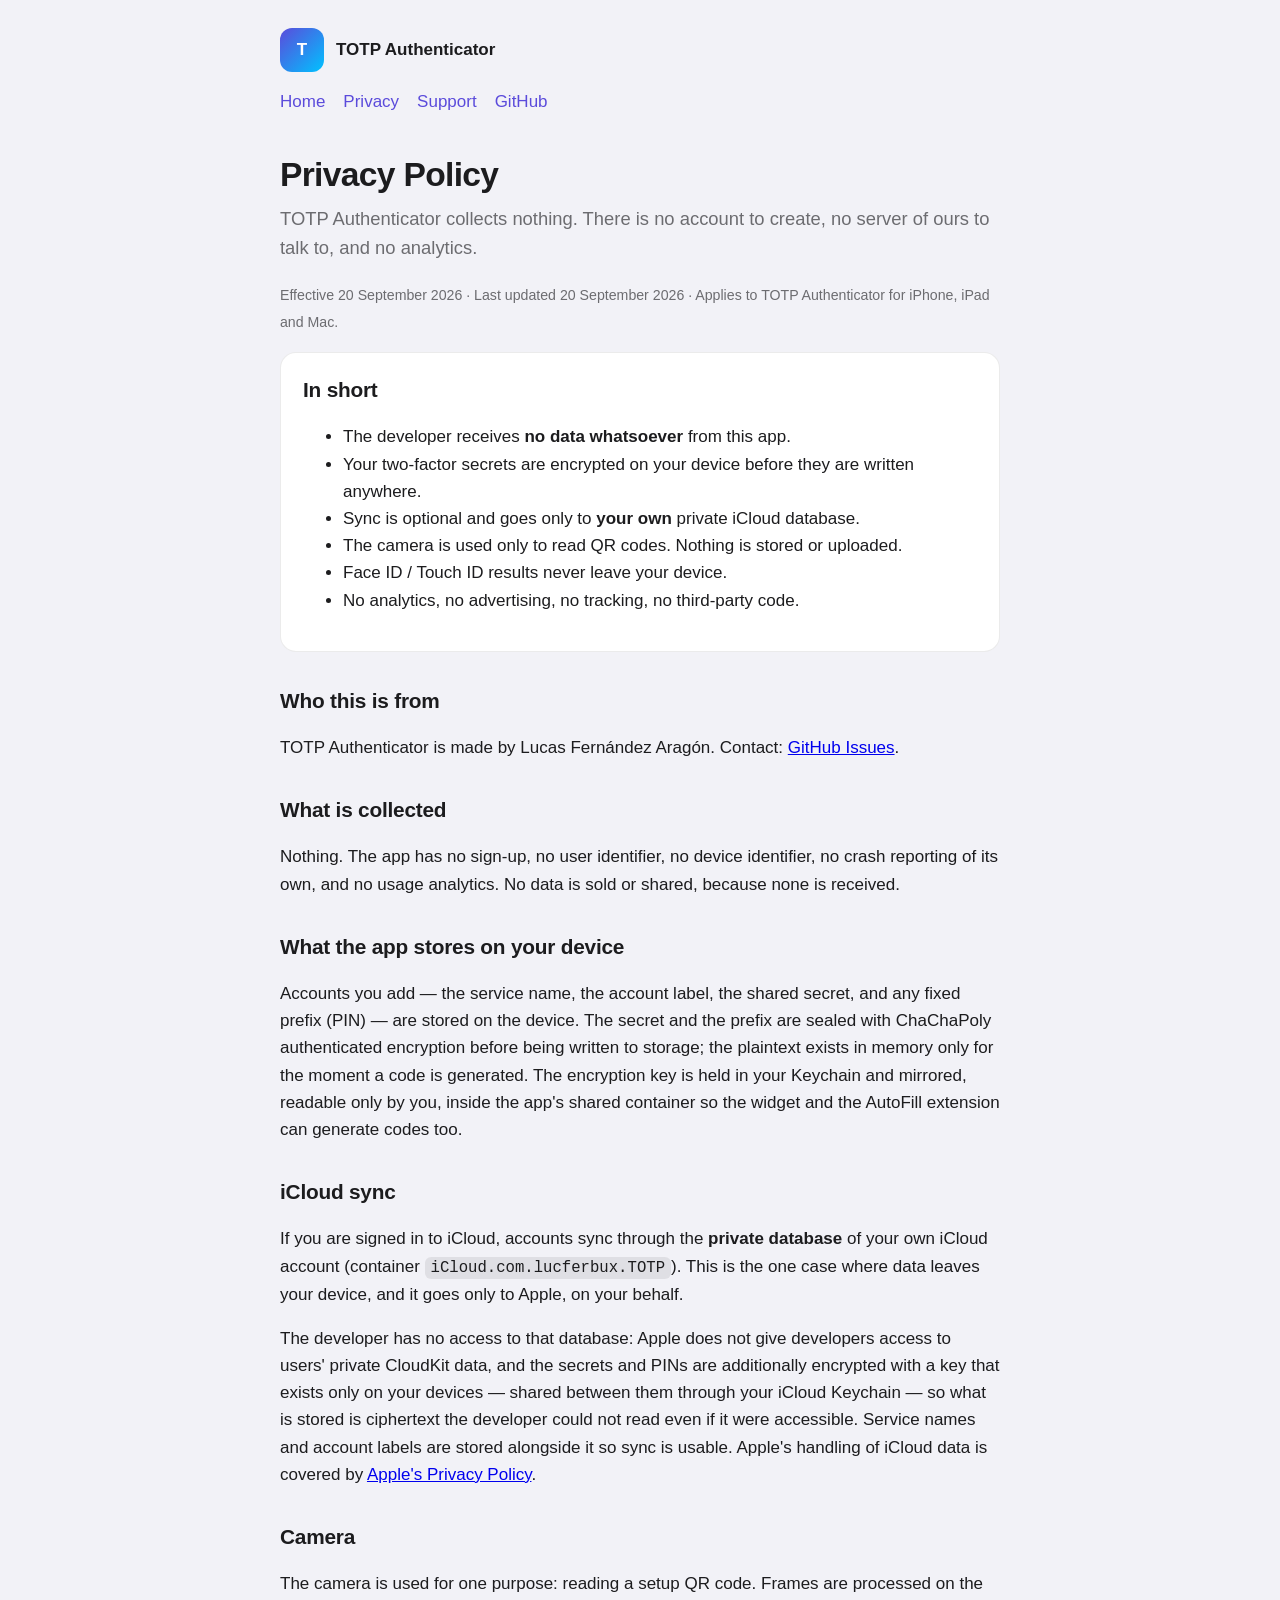
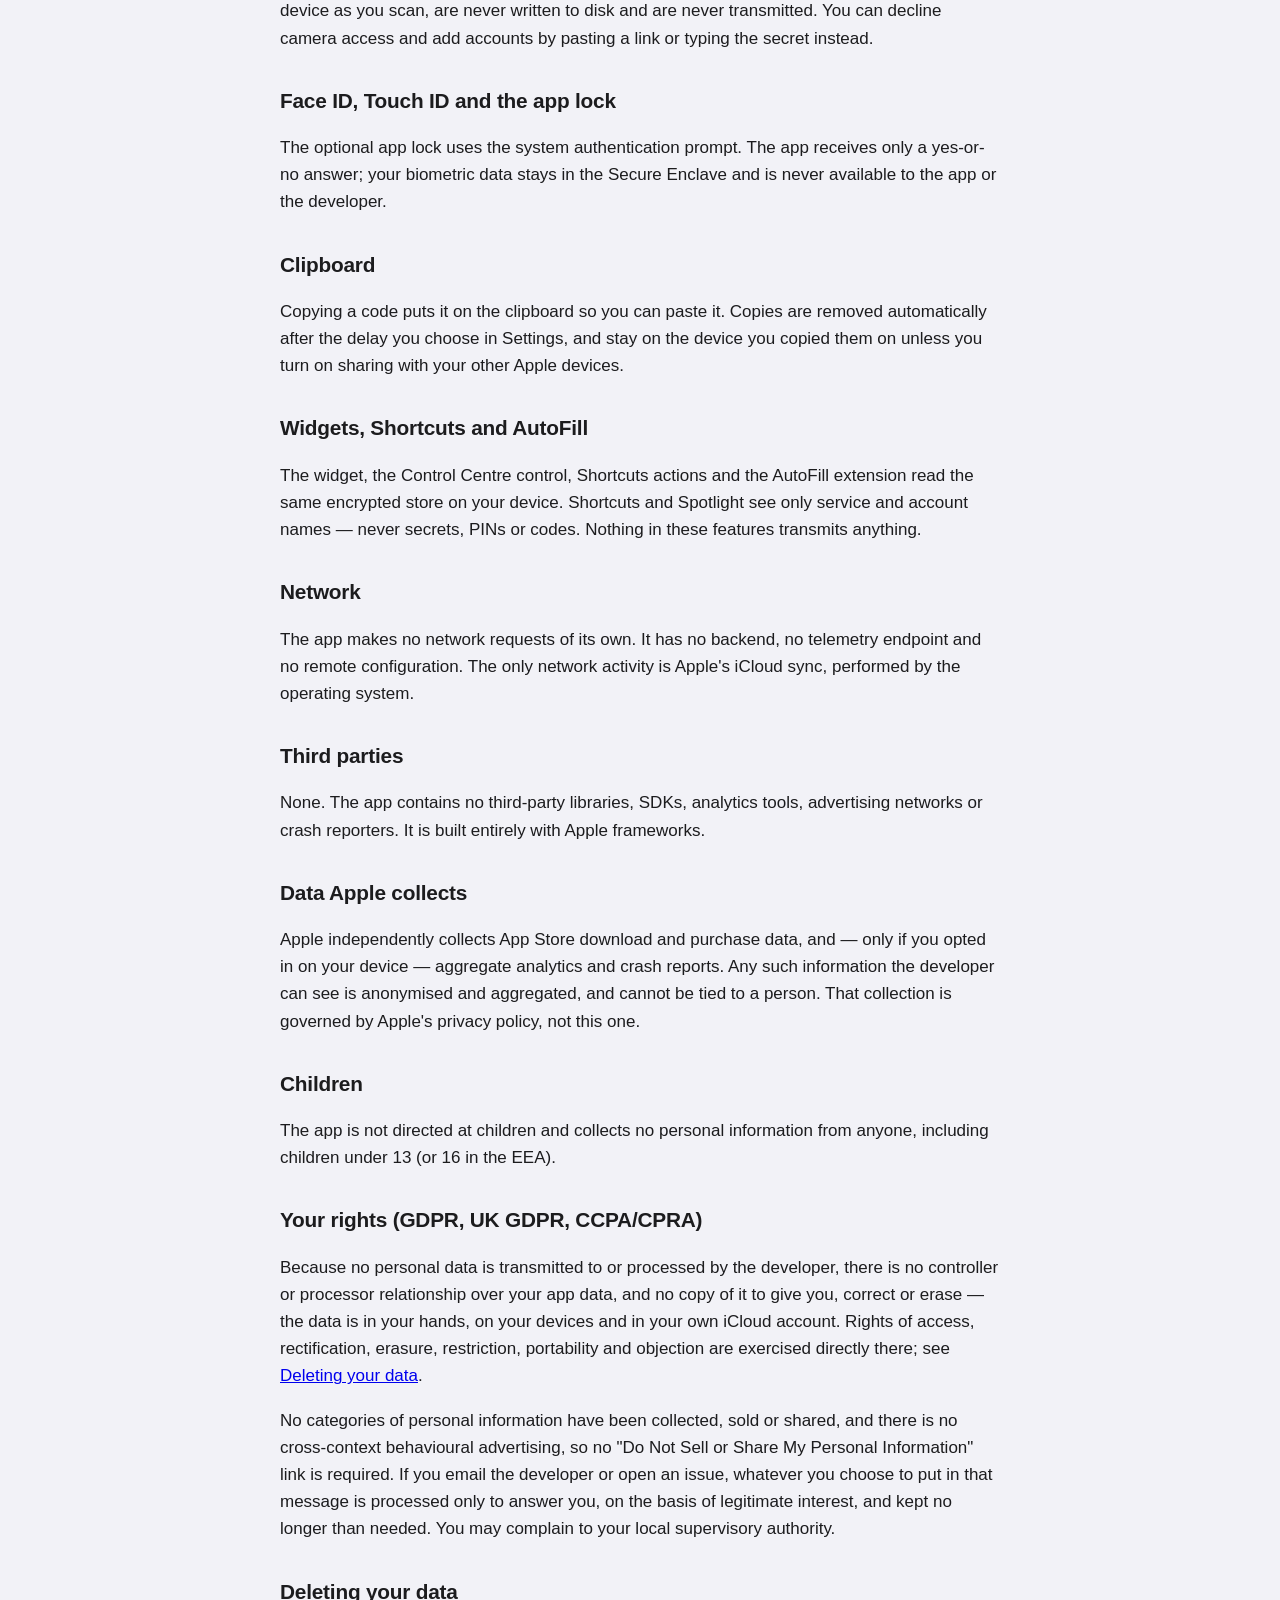
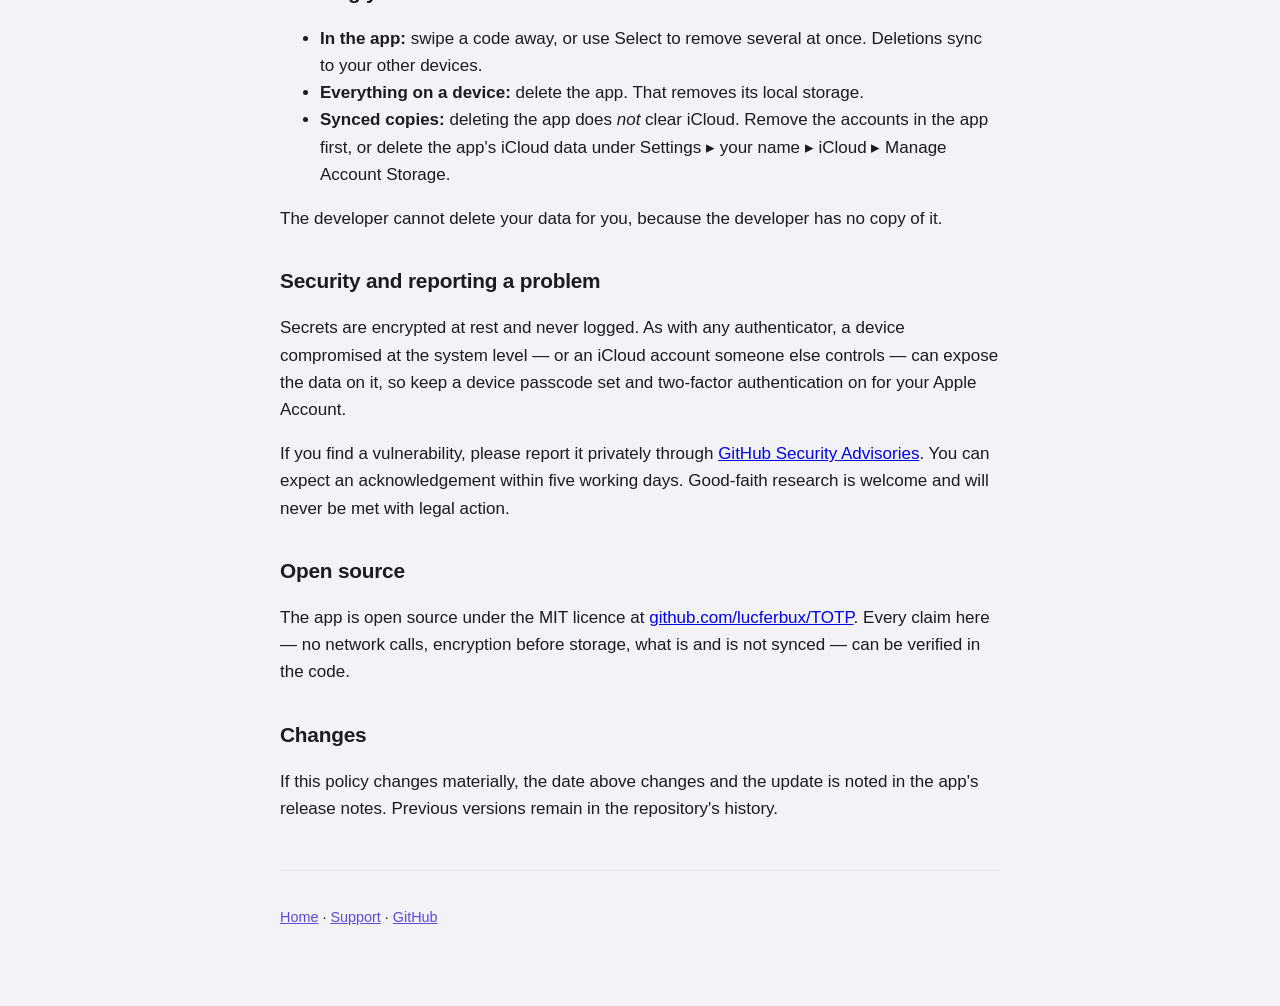
==== site/privacy.html @ bd90b460 "feat(app): marketing site, privacy policy and support page Published from site/ via GitHub Pages — d" ====
<!DOCTYPE html>
<html lang="en">
<head>
<meta charset="utf-8">
<meta name="viewport" content="width=device-width, initial-scale=1">
<title>Privacy Policy — TOTP Authenticator</title>
<meta name="description" content="TOTP Authenticator collects no data. Accounts stay on your device and in your own private iCloud database, encrypted before they leave the device.">
<link rel="stylesheet" href="style.css">
</head>
<body>
<div class="wrap">

<header class="site">
    <div class="mark">T</div>
    <a href="./">TOTP Authenticator</a>
</header>
<nav class="site">
    <a href="./">Home</a>
    <a href="privacy.html">Privacy</a>
    <a href="support.html">Support</a>
    <a href="https://github.com/lucferbux/TOTP">GitHub</a>
</nav>

<h1>Privacy Policy</h1>
<p class="lead">TOTP Authenticator collects nothing. There is no account to create, no server of
ours to talk to, and no analytics.</p>
<p><small>Effective 20 September 2026 · Last updated 20 September 2026 · Applies to TOTP
Authenticator for iPhone, iPad and Mac.</small></p>

<div class="card">
<h2 style="margin-top:0">In short</h2>
<ul>
    <li>The developer receives <strong>no data whatsoever</strong> from this app.</li>
    <li>Your two-factor secrets are encrypted on your device before they are written anywhere.</li>
    <li>Sync is optional and goes only to <strong>your own</strong> private iCloud database.</li>
    <li>The camera is used only to read QR codes. Nothing is stored or uploaded.</li>
    <li>Face ID / Touch ID results never leave your device.</li>
    <li>No analytics, no advertising, no tracking, no third-party code.</li>
</ul>
</div>

<h2>Who this is from</h2>
<p>TOTP Authenticator is made by Lucas Fernández Aragón. Contact:
<a href="https://github.com/lucferbux/TOTP/issues">GitHub Issues</a>.</p>

<h2>What is collected</h2>
<p>Nothing. The app has no sign-up, no user identifier, no device identifier, no crash reporting of
its own, and no usage analytics. No data is sold or shared, because none is received.</p>

<h2>What the app stores on your device</h2>
<p>Accounts you add — the service name, the account label, the shared secret, and any fixed prefix
(PIN) — are stored on the device. The secret and the prefix are sealed with ChaChaPoly authenticated
encryption before being written to storage; the plaintext exists in memory only for the moment a
code is generated. The encryption key is held in your Keychain and mirrored, readable only by you,
inside the app's shared container so the widget and the AutoFill extension can generate codes too.</p>

<h2>iCloud sync</h2>
<p>If you are signed in to iCloud, accounts sync through the <strong>private database</strong> of
your own iCloud account (container <code>iCloud.com.lucferbux.TOTP</code>). This is the one case
where data leaves your device, and it goes only to Apple, on your behalf.</p>
<p>The developer has no access to that database: Apple does not give developers access to users'
private CloudKit data, and the secrets and PINs are additionally encrypted with a key that exists
only on your devices — shared between them through your iCloud Keychain — so what is stored is
ciphertext the developer could not read even if it were accessible. Service names and account
labels are stored alongside it so sync is usable. Apple's handling of iCloud data is covered by
<a href="https://www.apple.com/legal/privacy/">Apple's Privacy Policy</a>.</p>

<h2>Camera</h2>
<p>The camera is used for one purpose: reading a setup QR code. Frames are processed on the device
as you scan, are never written to disk and are never transmitted. You can decline camera access and
add accounts by pasting a link or typing the secret instead.</p>

<h2>Face ID, Touch ID and the app lock</h2>
<p>The optional app lock uses the system authentication prompt. The app receives only a yes-or-no
answer; your biometric data stays in the Secure Enclave and is never available to the app or the
developer.</p>

<h2>Clipboard</h2>
<p>Copying a code puts it on the clipboard so you can paste it. Copies are removed automatically
after the delay you choose in Settings, and stay on the device you copied them on unless you turn on
sharing with your other Apple devices.</p>

<h2>Widgets, Shortcuts and AutoFill</h2>
<p>The widget, the Control Centre control, Shortcuts actions and the AutoFill extension read the
same encrypted store on your device. Shortcuts and Spotlight see only service and account names —
never secrets, PINs or codes. Nothing in these features transmits anything.</p>

<h2>Network</h2>
<p>The app makes no network requests of its own. It has no backend, no telemetry endpoint and no
remote configuration. The only network activity is Apple's iCloud sync, performed by the operating
system.</p>

<h2>Third parties</h2>
<p>None. The app contains no third-party libraries, SDKs, analytics tools, advertising networks or
crash reporters. It is built entirely with Apple frameworks.</p>

<h2>Data Apple collects</h2>
<p>Apple independently collects App Store download and purchase data, and — only if you opted in on
your device — aggregate analytics and crash reports. Any such information the developer can see is
anonymised and aggregated, and cannot be tied to a person. That collection is governed by Apple's
privacy policy, not this one.</p>

<h2>Children</h2>
<p>The app is not directed at children and collects no personal information from anyone, including
children under 13 (or 16 in the EEA).</p>

<h2>Your rights (GDPR, UK GDPR, CCPA/CPRA)</h2>
<p>Because no personal data is transmitted to or processed by the developer, there is no controller
or processor relationship over your app data, and no copy of it to give you, correct or erase — the
data is in your hands, on your devices and in your own iCloud account. Rights of access,
rectification, erasure, restriction, portability and objection are exercised directly there; see
<a href="#deletion">Deleting your data</a>.</p>
<p>No categories of personal information have been collected, sold or shared, and there is no
cross-context behavioural advertising, so no "Do Not Sell or Share My Personal Information" link is
required. If you email the developer or open an issue, whatever you choose to put in that message is
processed only to answer you, on the basis of legitimate interest, and kept no longer than needed.
You may complain to your local supervisory authority.</p>

<h2 id="deletion">Deleting your data</h2>
<ul>
    <li><strong>In the app:</strong> swipe a code away, or use Select to remove several at once.
    Deletions sync to your other devices.</li>
    <li><strong>Everything on a device:</strong> delete the app. That removes its local storage.</li>
    <li><strong>Synced copies:</strong> deleting the app does <em>not</em> clear iCloud. Remove the
    accounts in the app first, or delete the app's iCloud data under Settings ▸ your name ▸ iCloud ▸
    Manage Account Storage.</li>
</ul>
<p>The developer cannot delete your data for you, because the developer has no copy of it.</p>

<h2>Security and reporting a problem</h2>
<p>Secrets are encrypted at rest and never logged. As with any authenticator, a device compromised
at the system level — or an iCloud account someone else controls — can expose the data on it, so
keep a device passcode set and two-factor authentication on for your Apple Account.</p>
<p>If you find a vulnerability, please report it privately through
<a href="https://github.com/lucferbux/TOTP/security/advisories/new">GitHub Security Advisories</a>.
You can expect an acknowledgement within five working days. Good-faith research is welcome and will
never be met with legal action.</p>

<h2>Open source</h2>
<p>The app is open source under the MIT licence at
<a href="https://github.com/lucferbux/TOTP">github.com/lucferbux/TOTP</a>. Every claim here — no
network calls, encryption before storage, what is and is not synced — can be verified in the code.</p>

<h2>Changes</h2>
<p>If this policy changes materially, the date above changes and the update is noted in the app's
release notes. Previous versions remain in the repository's history.</p>

<footer class="site">
    <p><a href="./">Home</a> · <a href="support.html">Support</a> ·
    <a href="https://github.com/lucferbux/TOTP">GitHub</a></p>
</footer>

</div>
</body>
</html>
---- site/style.css ----
/* TOTP — site styles. Same visual language as the app: system fonts, rounded cards, dark-mode aware. */
:root {
    color-scheme: light dark;
    --bg: #f2f2f7;
    --card: #ffffff;
    --text: #1c1c1e;
    --muted: #6c6c70;
    --accent: #5b4bdb;
    --border: rgba(0, 0, 0, 0.08);
}

@media (prefers-color-scheme: dark) {
    :root {
        --bg: #000000;
        --card: #1c1c1e;
        --text: #f2f2f7;
        --muted: #98989f;
        --accent: #9b8cff;
        --border: rgba(255, 255, 255, 0.12);
    }
}

* { box-sizing: border-box; }

body {
    margin: 0;
    padding: 0 16px 64px;
    background: var(--bg);
    color: var(--text);
    font: 17px/1.6 -apple-system, BlinkMacSystemFont, "SF Pro Text", "Segoe UI", Roboto, sans-serif;
    -webkit-font-smoothing: antialiased;
}

.wrap { max-width: 720px; margin: 0 auto; }

header.site {
    display: flex;
    align-items: center;
    gap: 12px;
    padding: 28px 0 8px;
}

header.site .mark {
    width: 44px; height: 44px;
    border-radius: 12px;
    background: linear-gradient(135deg, var(--accent), #00c2ff);
    display: grid; place-items: center;
    color: #fff; font-weight: 700;
}

header.site a { color: inherit; text-decoration: none; font-weight: 600; }

nav.site { display: flex; gap: 18px; padding: 8px 0 24px; flex-wrap: wrap; }
nav.site a { color: var(--accent); text-decoration: none; font-weight: 500; }
nav.site a:hover { text-decoration: underline; }

h1 { font-size: 2.1rem; line-height: 1.2; letter-spacing: -0.02em; margin: 16px 0 8px; }
h2 { font-size: 1.3rem; margin: 32px 0 8px; letter-spacing: -0.01em; }
h3 { font-size: 1.05rem; margin: 20px 0 6px; }
p, li { color: var(--text); }
.lead { font-size: 1.15rem; color: var(--muted); margin-top: 0; }
.muted { color: var(--muted); }
small { color: var(--muted); }

.card {
    background: var(--card);
    border: 1px solid var(--border);
    border-radius: 16px;
    padding: 20px 22px;
    margin: 16px 0;
}

.grid { display: grid; gap: 14px; grid-template-columns: repeat(auto-fit, minmax(220px, 1fr)); }
.grid .card { margin: 0; }
.grid h3 { margin-top: 0; }

.shots { display: grid; gap: 16px; grid-template-columns: repeat(auto-fit, minmax(200px, 1fr)); margin: 24px 0; }
.shots img { width: 100%; border-radius: 14px; border: 1px solid var(--border); }

code, kbd { font-family: ui-monospace, SFMono-Regular, Menlo, monospace; font-size: 0.92em; }
code { background: var(--border); padding: 2px 6px; border-radius: 6px; }

footer.site { margin-top: 48px; padding-top: 20px; border-top: 1px solid var(--border); color: var(--muted); font-size: 0.9rem; }
footer.site a { color: var(--accent); }

table { width: 100%; border-collapse: collapse; margin: 12px 0; }
th, td { text-align: left; padding: 8px 10px; border-bottom: 1px solid var(--border); vertical-align: top; }
th { font-weight: 600; }
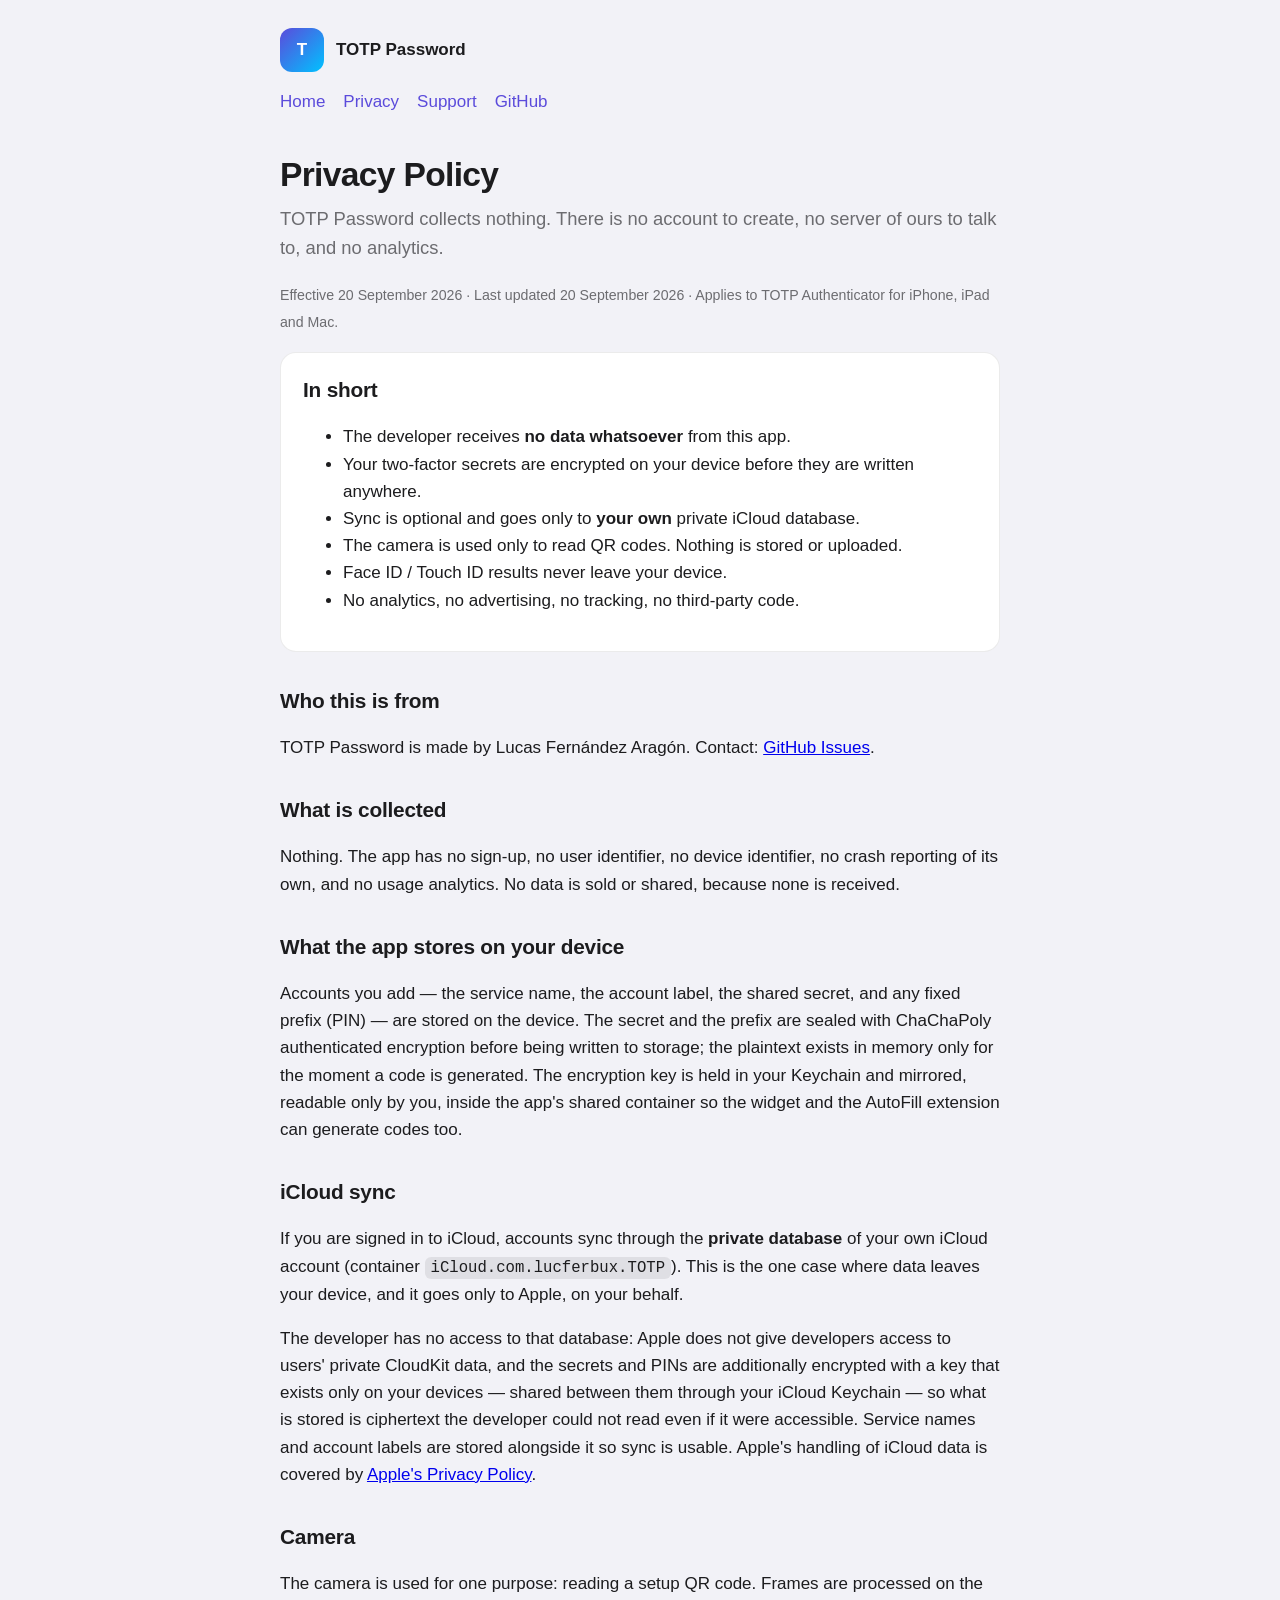
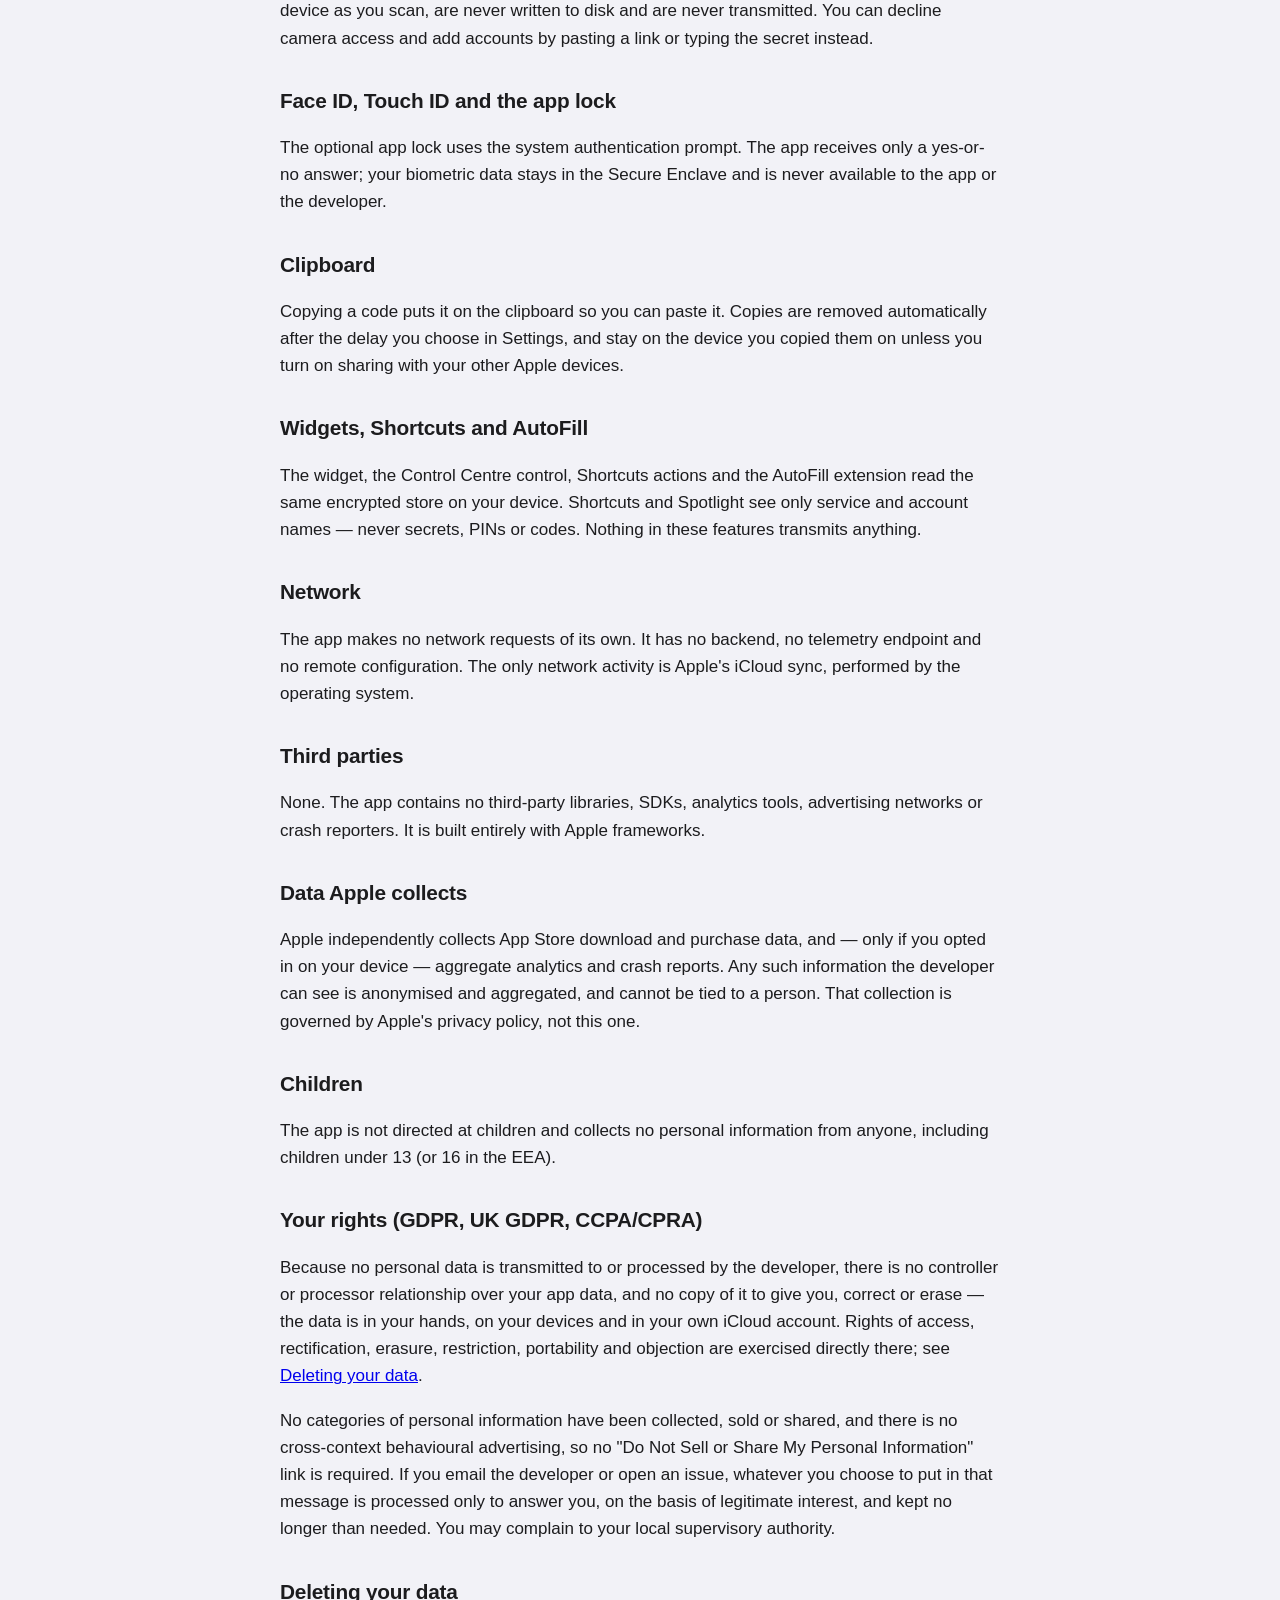
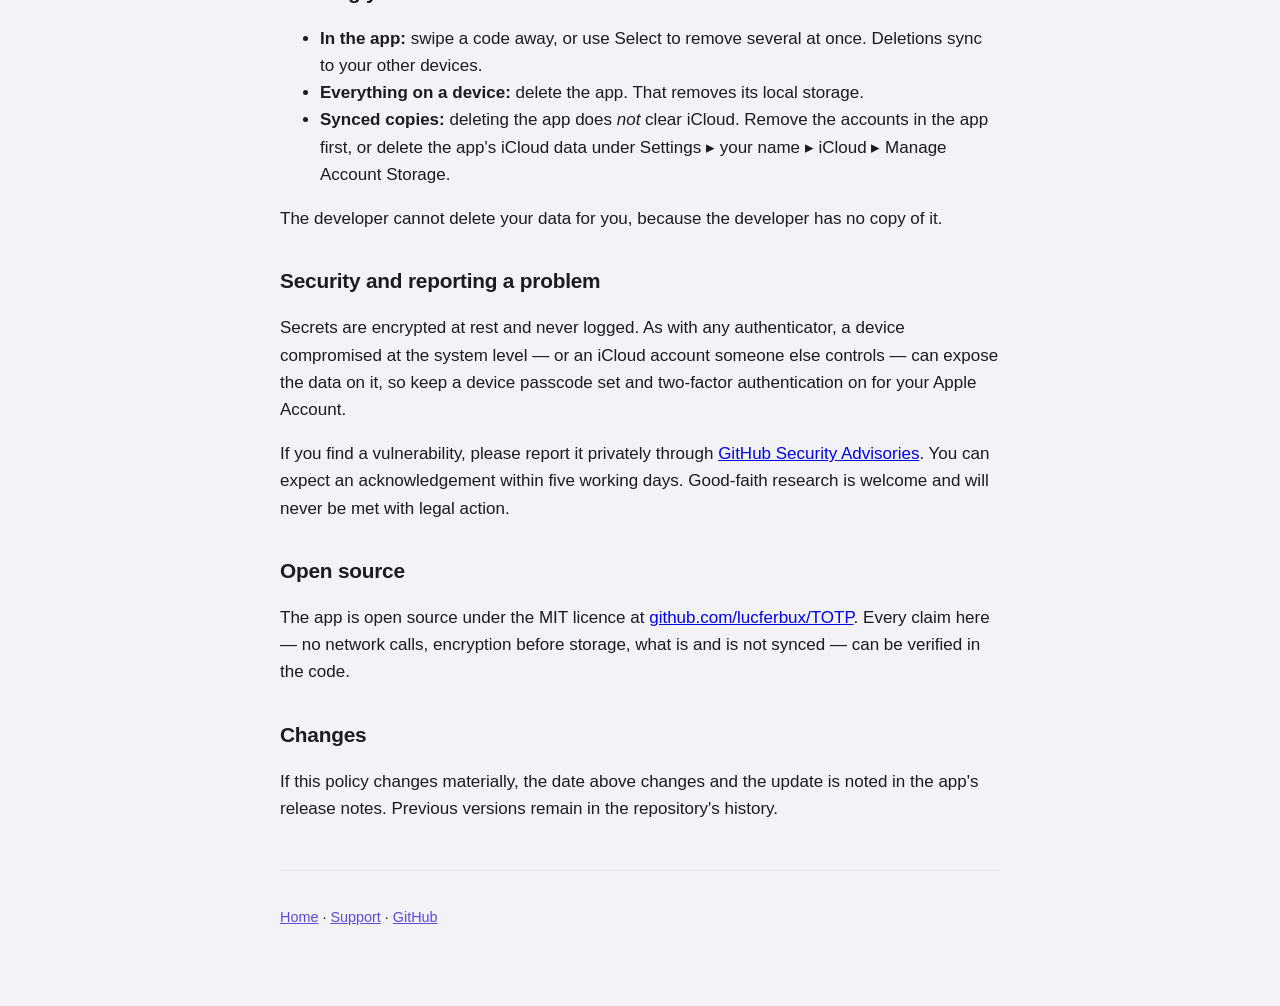
==== commit 4667c102: "chore(app): rename the app to TOTP Password "TOTP Authenticator" is already taken on the App Store b" ====
--- a/site/privacy.html
+++ b/site/privacy.html
@@ -3,8 +3,8 @@
 <head>
 <meta charset="utf-8">
 <meta name="viewport" content="width=device-width, initial-scale=1">
-<title>Privacy Policy — TOTP Authenticator</title>
-<meta name="description" content="TOTP Authenticator collects no data. Accounts stay on your device and in your own private iCloud database, encrypted before they leave the device.">
+<title>Privacy Policy — TOTP Password</title>
+<meta name="description" content="TOTP Password collects no data. Accounts stay on your device and in your own private iCloud database, encrypted before they leave the device.">
 <link rel="stylesheet" href="style.css">
 </head>
 <body>
@@ -12,7 +12,7 @@
 
 <header class="site">
     <div class="mark">T</div>
-    <a href="./">TOTP Authenticator</a>
+    <a href="./">TOTP Password</a>
 </header>
 <nav class="site">
     <a href="./">Home</a>
@@ -22,7 +22,7 @@
 </nav>
 
 <h1>Privacy Policy</h1>
-<p class="lead">TOTP Authenticator collects nothing. There is no account to create, no server of
+<p class="lead">TOTP Password collects nothing. There is no account to create, no server of
 ours to talk to, and no analytics.</p>
 <p><small>Effective 20 September 2026 · Last updated 20 September 2026 · Applies to TOTP
 Authenticator for iPhone, iPad and Mac.</small></p>
@@ -40,7 +40,7 @@
 </div>
 
 <h2>Who this is from</h2>
-<p>TOTP Authenticator is made by Lucas Fernández Aragón. Contact:
+<p>TOTP Password is made by Lucas Fernández Aragón. Contact:
 <a href="https://github.com/lucferbux/TOTP/issues">GitHub Issues</a>.</p>
 
 <h2>What is collected</h2>
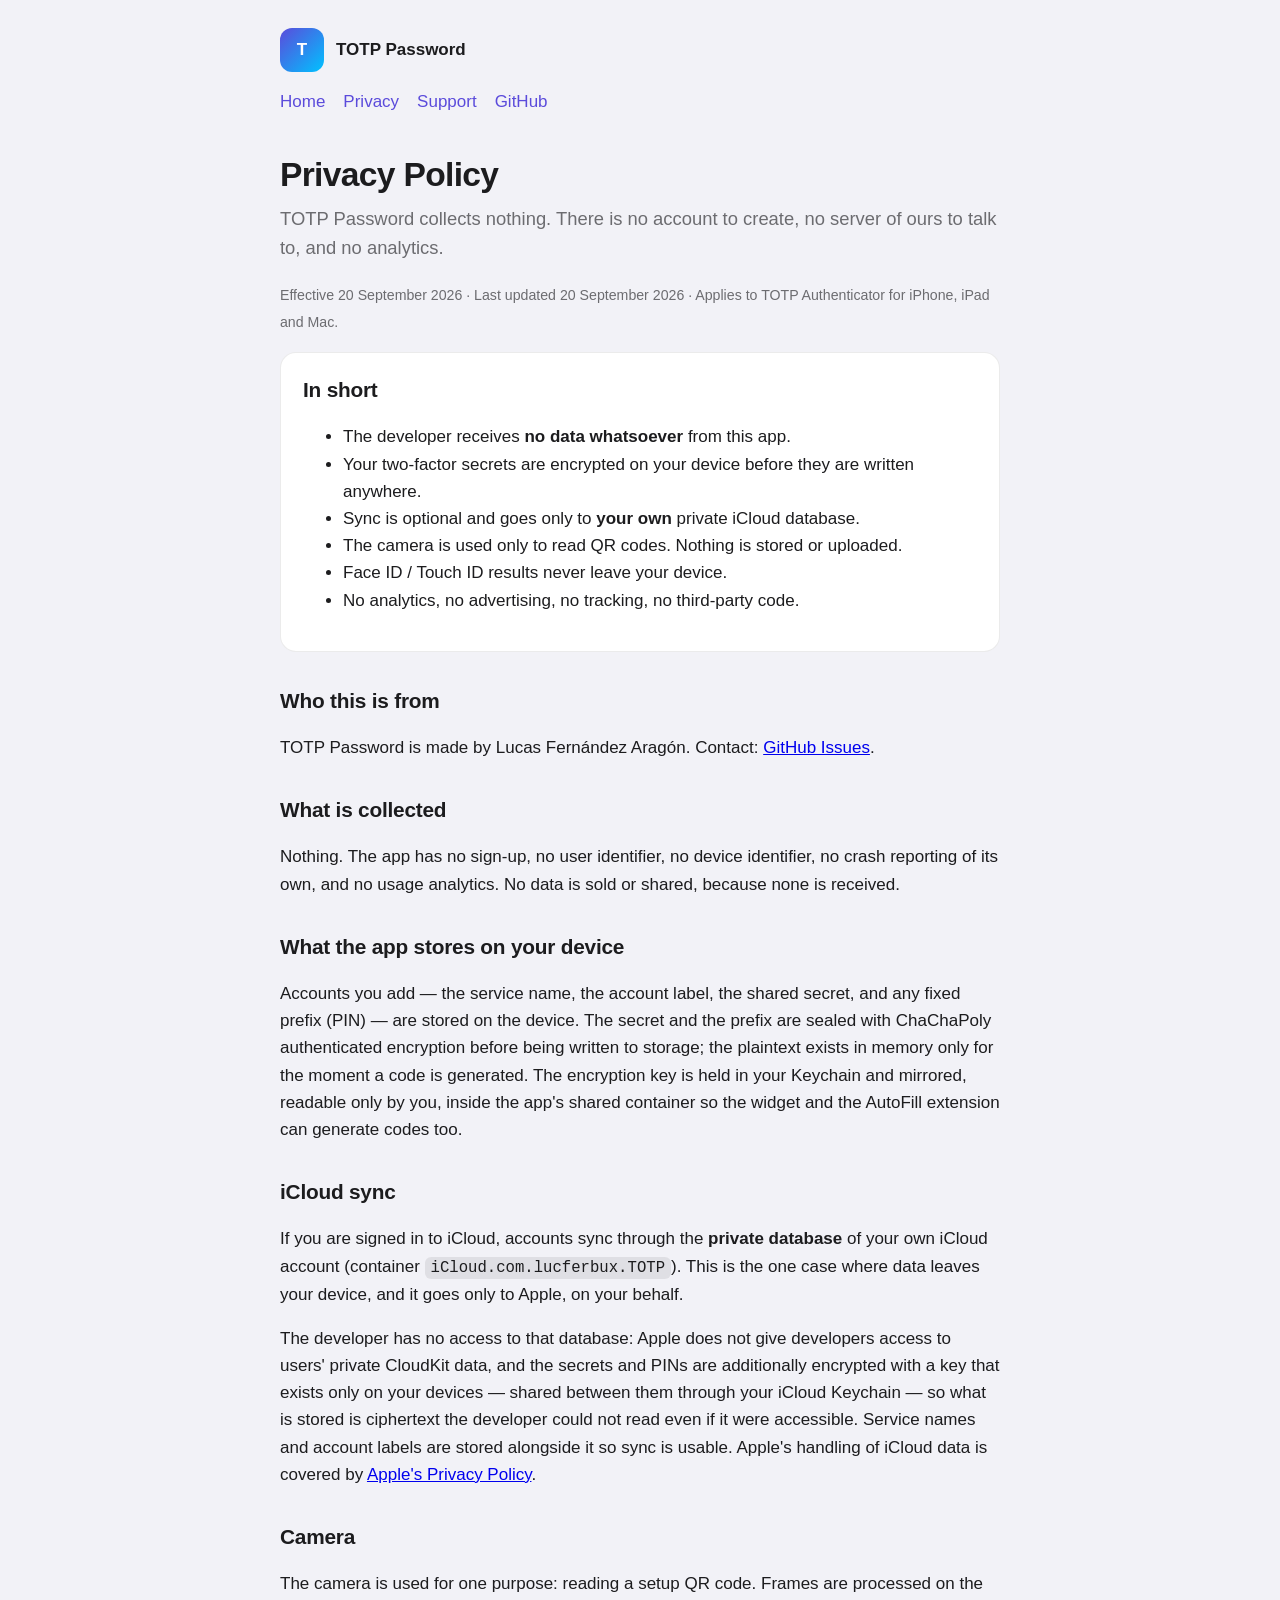
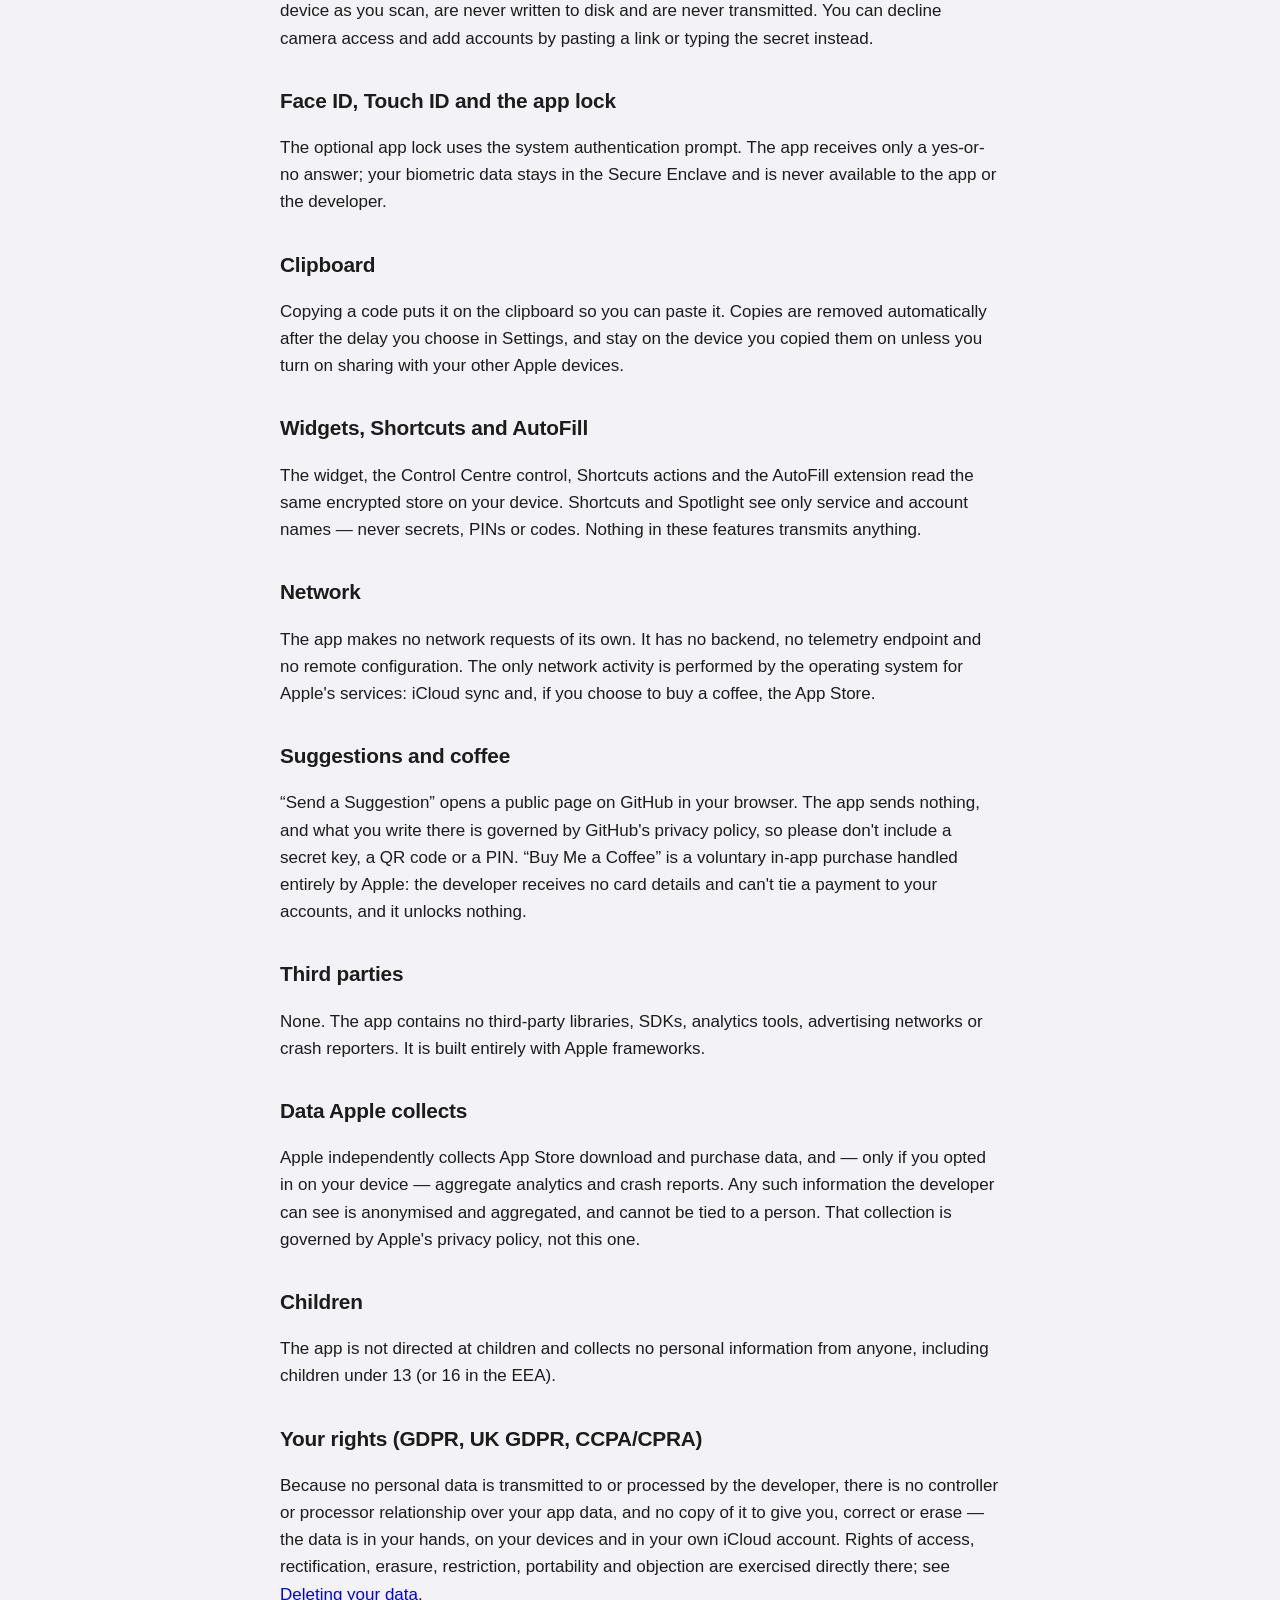
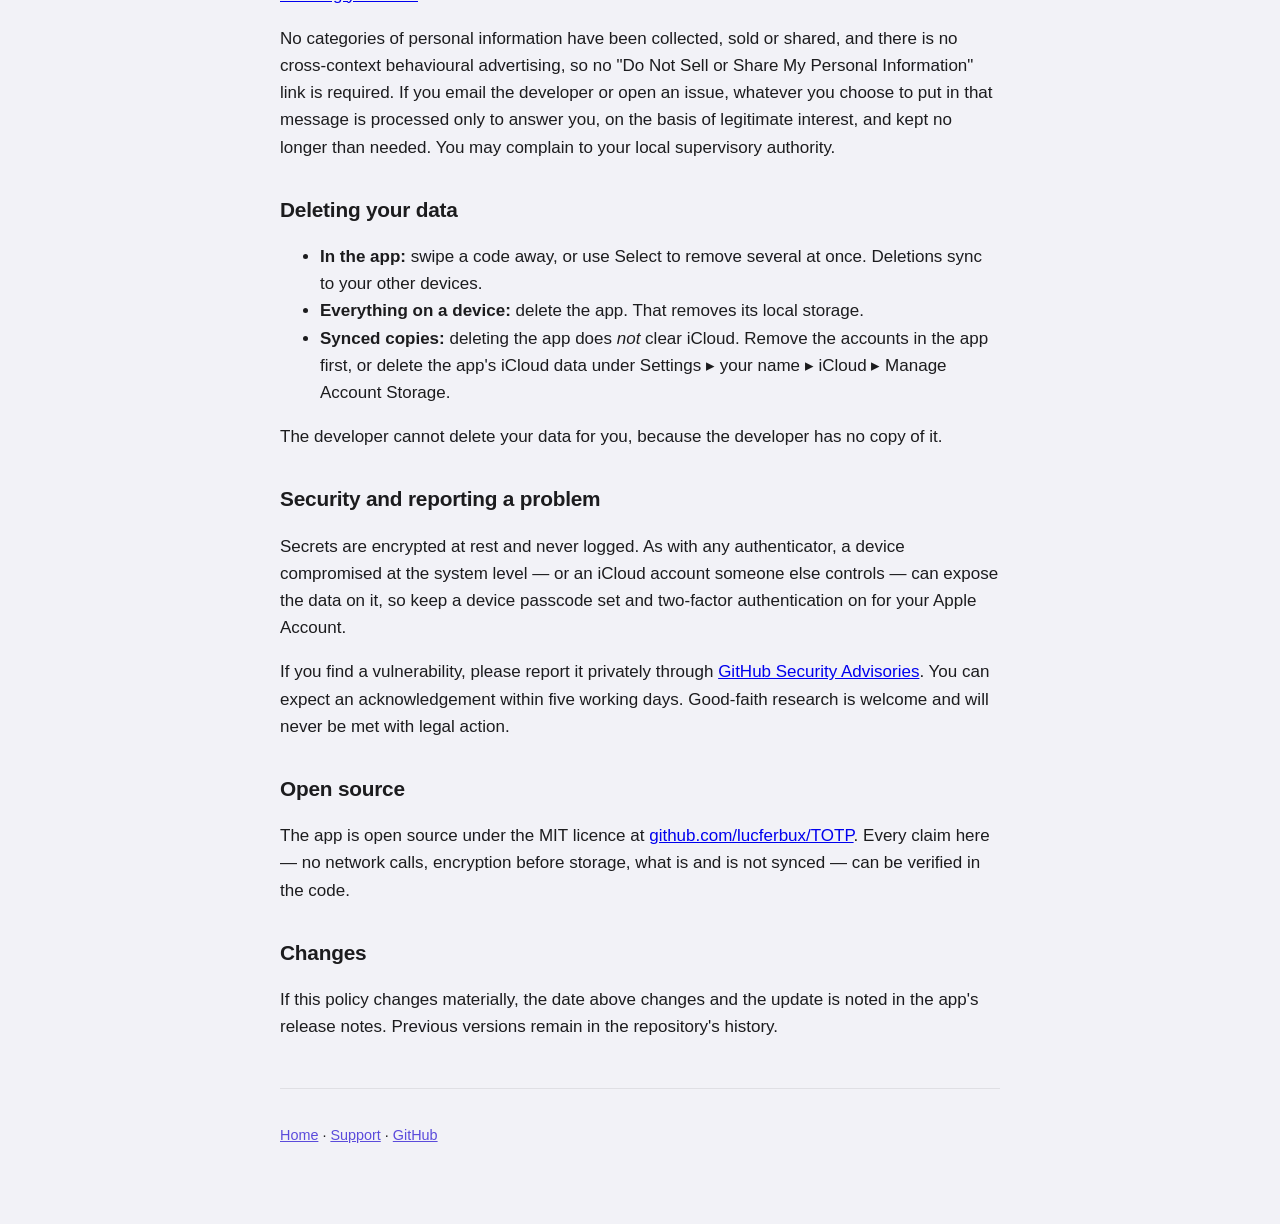
==== commit 69f9a46e: "feat(ui): add Send a Suggestion and Buy Me a Coffee to Settings" ====
--- a/site/privacy.html
+++ b/site/privacy.html
@@ -87,8 +87,15 @@
 
 <h2>Network</h2>
 <p>The app makes no network requests of its own. It has no backend, no telemetry endpoint and no
-remote configuration. The only network activity is Apple's iCloud sync, performed by the operating
-system.</p>
+remote configuration. The only network activity is performed by the operating system for Apple's
+services: iCloud sync and, if you choose to buy a coffee, the App Store.</p>
+
+<h2>Suggestions and coffee</h2>
+<p>“Send a Suggestion” opens a public page on GitHub in your browser. The app sends nothing, and
+what you write there is governed by GitHub's privacy policy, so please don't include a secret key,
+a QR code or a PIN. “Buy Me a Coffee” is a voluntary in-app purchase handled entirely by Apple: the
+developer receives no card details and can't tie a payment to your accounts, and it unlocks
+nothing.</p>
 
 <h2>Third parties</h2>
 <p>None. The app contains no third-party libraries, SDKs, analytics tools, advertising networks or
